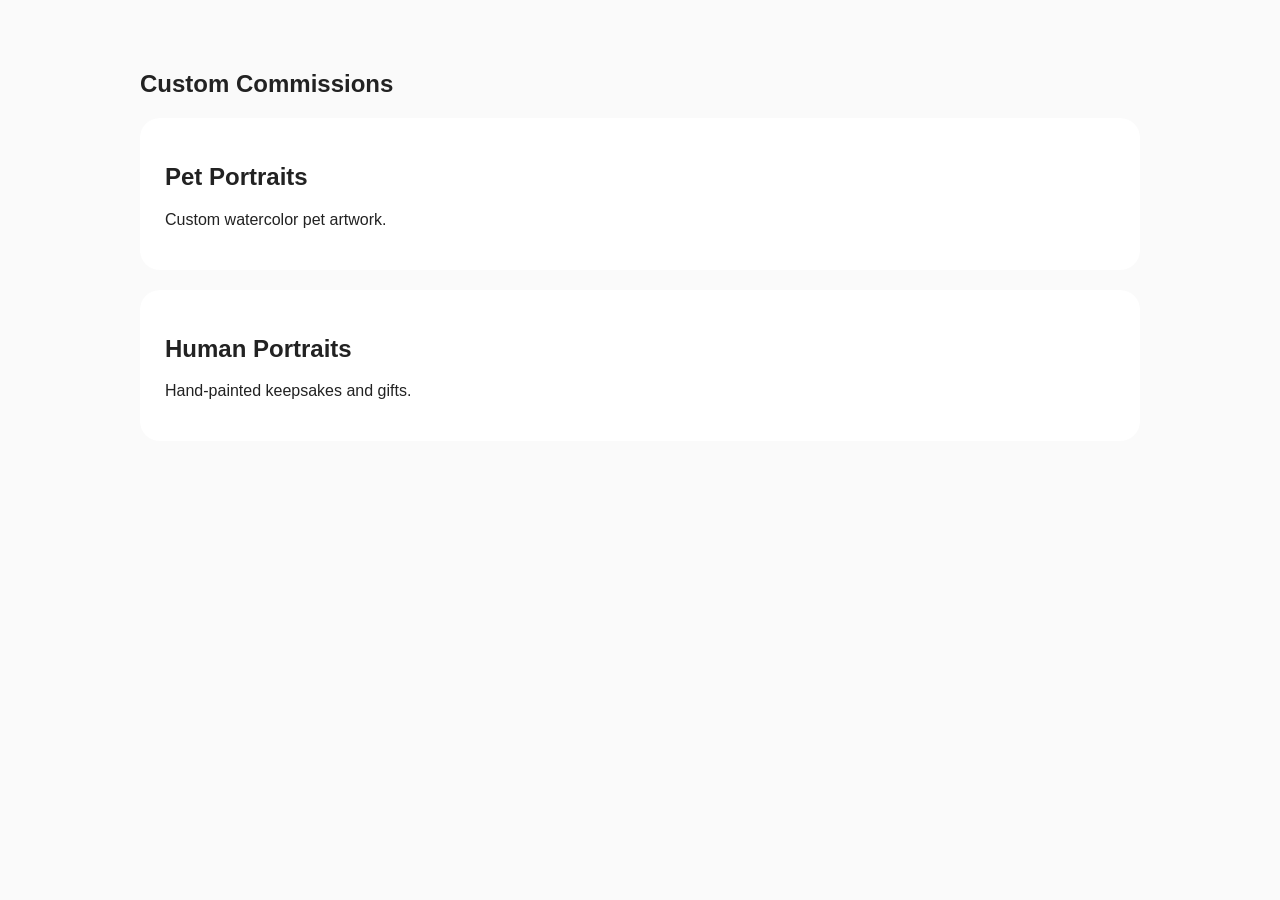
==== commissions.html @ 134a14fb "Add files via upload Update file extensions" ====
<html>

<head>
<link rel="stylesheet" href="style.css">
</head>

<body>

<section class="content">

<h1>Custom Commissions</h1>

<div class="card">

<h2>Pet Portraits</h2>

<p>
Custom watercolor pet artwork.
</p>

</div>

<div class="card">

<h2>Human Portraits</h2>

<p>
Hand-painted keepsakes and gifts.
</p>

</div>

</section>

</body>

</html>
---- style.css ----
body{
margin:0;
font-family:Arial;
background:#fafafa;
color:#222;
}

.hero{
padding:80px 20px;
text-align:center;
background:
linear-gradient(
135deg,
#fff,
#ffe7ef
);
}

.logo{
width:180px;
}

.tagline{
font-size:28px;
color:#d20067;
}

.button{
background:#d20067;
color:white;
padding:14px 22px;
border-radius:999px;
text-decoration:none;
}

nav{
background:#111;
padding:18px;
text-align:center;
}

nav a{
color:white;
margin:0 14px;
text-decoration:none;
}

.content{
max-width:1000px;
margin:auto;
padding:50px 20px;
}

.card{
background:white;
padding:25px;
border-radius:20px;
margin-bottom:20px;
}
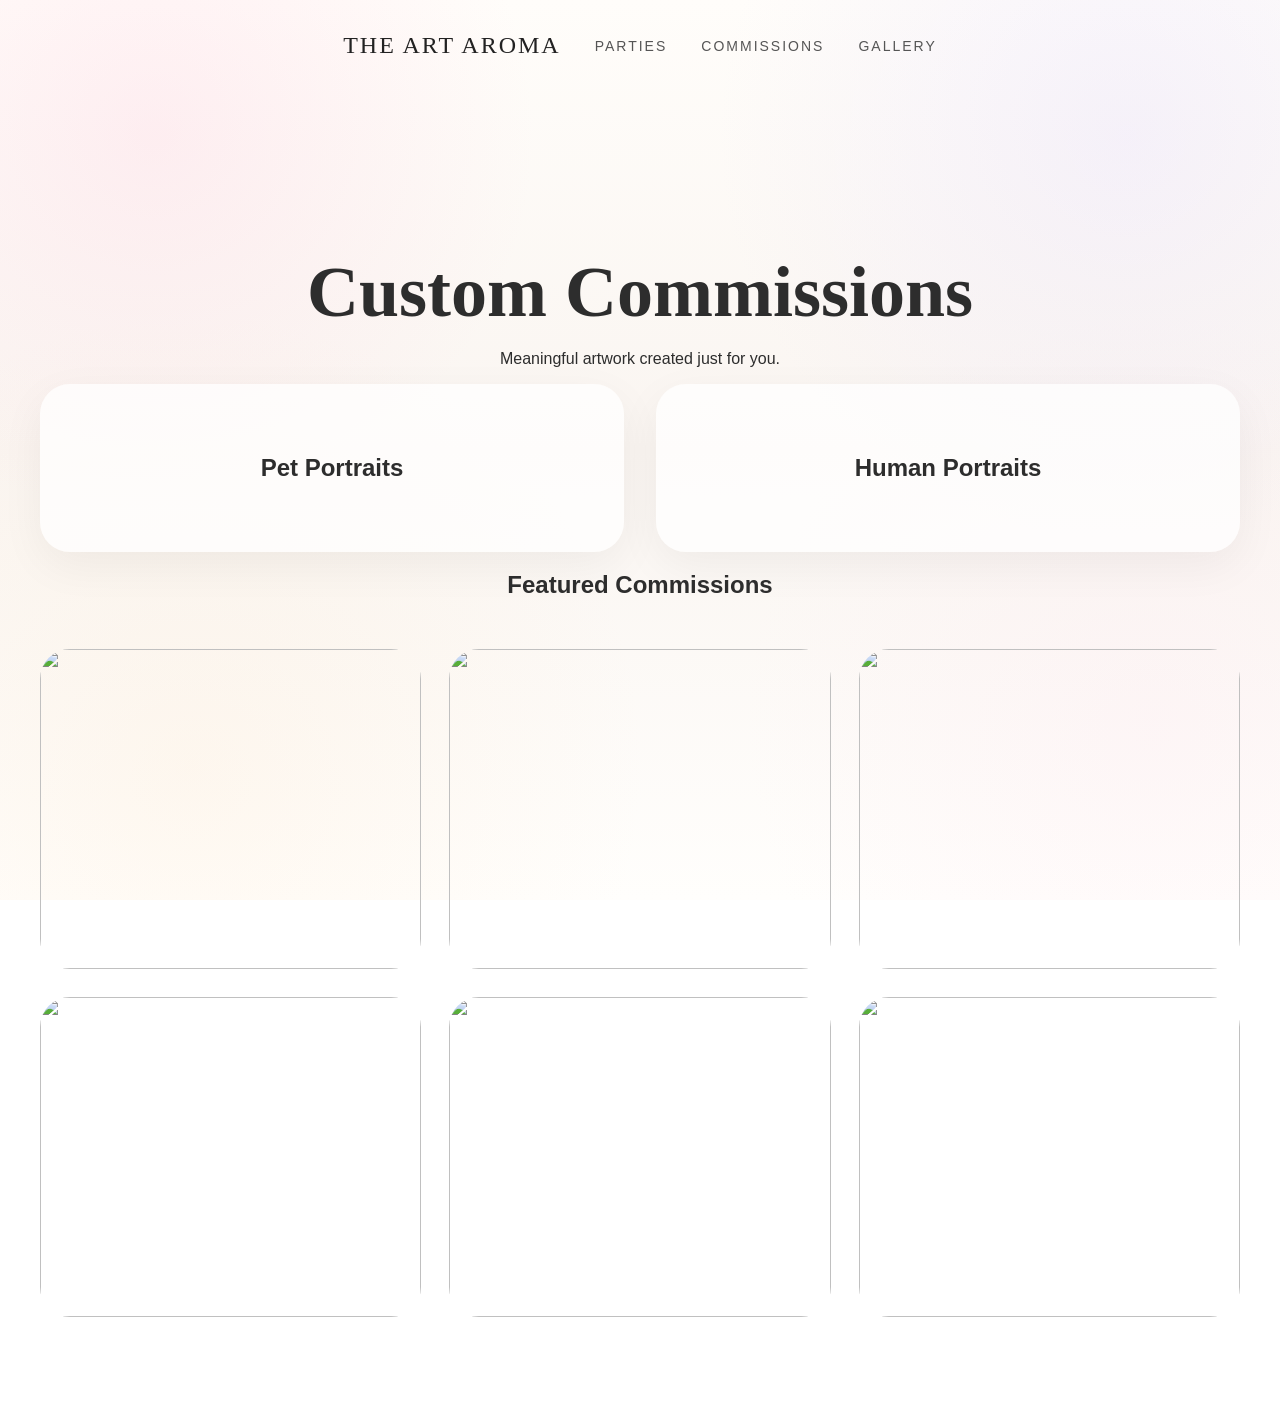
==== commit 3bcfc96a: "Add files via upload" ====
--- a/commissions.html
+++ b/commissions.html
@@ -1,32 +1,113 @@
+<!DOCTYPE html>
+
 <html>
 
 <head>
-<link rel="stylesheet" href="style.css">
+
+<meta charset="UTF-8">
+
+<meta name="viewport"
+content="width=device-width">
+
+<title>
+
+Commissions
+
+</title>
+
+<link
+rel="stylesheet"
+href="style.css">
+
 </head>
 
 <body>
 
-<section class="content">
+<nav>
 
-<h1>Custom Commissions</h1>
+<a href="index.html">
+
+The Art Aroma
+
+</a>
+
+<a href="parties.html">
+
+Parties
+
+</a>
+
+<a href="commissions.html">
+
+Commissions
+
+</a>
+
+<a href="gallery.html">
+
+Gallery
+
+</a>
+
+</nav>
+
+<section class="page">
+
+<h1>
+
+Custom Commissions
+
+</h1>
+
+<p>
+
+Meaningful artwork created just for you.
+
+</p>
+
+<div class="cards">
 
 <div class="card">
 
-<h2>Pet Portraits</h2>
+<h2>
 
-<p>
-Custom watercolor pet artwork.
-</p>
+Pet Portraits
+
+</h2>
 
 </div>
 
 <div class="card">
 
-<h2>Human Portraits</h2>
+<h2>
 
-<p>
-Hand-painted keepsakes and gifts.
-</p>
+Human Portraits
+
+</h2>
+
+</div>
+
+</div>
+
+<h2>
+
+Featured Commissions
+
+</h2>
+
+<div class="mini-gallery">
+
+<img src="commissions/c1.jpg">
+
+<img src="commissions/c2.jpg">
+
+<img src="commissions/c3.jpg">
+
+<img src="commissions/c4.jpg">
+
+<img src="commissions/c5.jpg">
+
+<img src="commissions/c6.jpg">
 
 </div>
 
--- a/style.css
+++ b/style.css
@@ -1,59 +1,610 @@
+/* =====================
+RESET
+===================== */
+
+*{
+box-sizing:border-box;
+}
+
 body{
+
 margin:0;
-font-family:Arial;
-background:#fafafa;
+
+font-family:
+Arial,
+sans-serif;
+
+color:#2d2d2d;
+
+background:
+
+radial-gradient(
+circle at 12% 15%,
+rgba(255,190,215,.22),
+transparent 28%
+),
+
+radial-gradient(
+circle at 88% 15%,
+rgba(215,205,255,.22),
+transparent 30%
+),
+
+radial-gradient(
+circle at 15% 85%,
+rgba(255,225,190,.18),
+transparent 34%
+),
+
+radial-gradient(
+circle at 90% 80%,
+rgba(255,220,236,.18),
+transparent 30%
+),
+
+linear-gradient(
+180deg,
+#fffdfa,
+#faf5f1,
+#fffefc
+);
+
+background-attachment:
+fixed;
+
+overflow-x:hidden;
+
+}
+
+/* =====================
+NAV
+===================== */
+
+nav{
+
+display:flex;
+
+justify-content:center;
+
+align-items:center;
+
+gap:34px;
+
+padding:32px;
+
+}
+
+nav a{
+
+text-decoration:none;
+
+color:#555;
+
+font-size:14px;
+
+letter-spacing:2px;
+
+text-transform:uppercase;
+
+}
+
+nav a:first-child{
+
+font-family:
+Georgia;
+
+font-size:24px;
+
 color:#222;
-}
+
+}
+
+/* =====================
+HOME HERO
+===================== */
 
 .hero{
-padding:80px 20px;
+
+min-height:90vh;
+
+display:flex;
+
+flex-direction:column;
+
+}
+
+.hero-content{
+
+max-width:900px;
+
+padding:80px 40px;
+
+margin:auto;
+
 text-align:center;
+
+}
+
+h1{
+
+font-size:110px;
+
+font-family:
+Georgia;
+
+margin-bottom:10px;
+
+}
+
+.artist-name{
+
+letter-spacing:5px;
+
+color:#888;
+
+}
+
+.hero-line{
+
+width:140px;
+
+height:2px;
+
+margin:30px auto;
+
 background:
+
 linear-gradient(
-135deg,
-#fff,
-#ffe7ef
+90deg,
+transparent,
+#d1457b,
+transparent
 );
-}
-
-.logo{
-width:180px;
+
 }
 
 .tagline{
-font-size:28px;
-color:#d20067;
+
+font-size:34px;
+
+color:#c43d73;
+
+}
+
+.intro{
+
+max-width:720px;
+
+margin:auto;
+
+font-size:24px;
+
+line-height:1.8;
+
+color:#666;
+
 }
 
 .button{
-background:#d20067;
+
+display:inline-block;
+
+margin-top:35px;
+
+padding:18px 34px;
+
+border-radius:999px;
+
+text-decoration:none;
+
+background:
+
+linear-gradient(
+90deg,
+#d61d73,
+#b261ff
+);
+
 color:white;
-padding:14px 22px;
+
+}
+
+/* =====================
+ABOUT
+===================== */
+
+.about{
+
+display:grid;
+
+grid-template-columns:
+420px 1fr;
+
+gap:80px;
+
+max-width:1200px;
+
+margin:auto;
+
+padding:120px 40px;
+
+align-items:center;
+
+}
+
+.photo-column{
+
+display:flex;
+
+justify-content:center;
+
+}
+
+.artist-photo{
+
+width:300px;
+
+height:380px;
+
+object-fit:cover;
+
+border-radius:34px;
+
+box-shadow:
+
+0 25px 70px
+rgba(0,0,0,.08);
+
+}
+
+.about h2{
+
+font-size:58px;
+
+font-family:
+Georgia;
+
+}
+
+.quote{
+
+font-size:30px;
+
+font-style:italic;
+
+color:#c5547f;
+
+margin-top:30px;
+
+}
+
+/* =====================
+HOME GALLERY
+===================== */
+
+.gallery{
+
+padding:120px 40px;
+
+text-align:center;
+
+}
+
+.gallery h2{
+
+font-size:58px;
+
+}
+
+.gallery-grid{
+
+display:grid;
+
+grid-template-columns:
+repeat(
+3,
+1fr
+);
+
+gap:28px;
+
+max-width:1200px;
+
+margin:auto;
+
+}
+
+.gallery-grid img{
+
+width:100%;
+
+height:350px;
+
+object-fit:cover;
+
+border-radius:30px;
+
+box-shadow:
+
+0 18px 55px
+rgba(0,0,0,.08);
+
+}
+
+/* =====================
+SERVICES
+===================== */
+
+.services{
+
+display:grid;
+
+grid-template-columns:
+repeat(
+3,
+1fr
+);
+
+gap:30px;
+
+padding:100px 60px;
+
+}
+
+.service{
+
+padding:45px;
+
+border-radius:30px;
+
+background:
+
+rgba(255,255,255,.75);
+
+backdrop-filter:
+blur(14px);
+
+}
+
+/* =====================
+OTHER PAGES
+===================== */
+
+.page{
+
+max-width:1300px;
+
+margin:auto;
+
+padding:100px 40px;
+
+text-align:center;
+
+}
+
+.page h1{
+
+font-size:72px;
+
+font-family:
+Georgia;
+
+}
+
+.cards{
+
+display:grid;
+
+grid-template-columns:
+1fr 1fr;
+
+gap:32px;
+
+}
+
+.card{
+
+padding:50px;
+
+border-radius:30px;
+
+background:
+
+rgba(255,255,255,.75);
+
+box-shadow:
+
+0 14px 45px
+rgba(0,0,0,.05);
+
+}
+
+/* =====================
+6 IMAGE GALLERIES
+===================== */
+
+.mini-gallery{
+
+display:grid;
+
+grid-template-columns:
+repeat(
+3,
+1fr
+);
+
+gap:28px;
+
+margin-top:50px;
+
+}
+
+.mini-gallery img{
+
+width:100%;
+
+height:320px;
+
+object-fit:cover;
+
+border-radius:30px;
+
+}
+
+/* =====================
+FULL GALLERY
+===================== */
+
+.full-gallery{
+
+display:grid;
+
+grid-template-columns:
+repeat(
+5,
+1fr
+);
+
+gap:24px;
+
+margin-top:60px;
+
+}
+
+.full-gallery img{
+
+width:100%;
+
+height:280px;
+
+object-fit:cover;
+
+border-radius:24px;
+
+}
+
+/* =====================
+FOOTER
+===================== */
+
+footer{
+
+padding:120px 40px;
+
+text-align:center;
+
+}
+
+footer h2{
+
+font-size:54px;
+
+font-family:
+Georgia;
+
+}
+
+.contact-links{
+
+display:flex;
+
+justify-content:center;
+
+gap:20px;
+
+flex-wrap:wrap;
+
+margin-top:40px;
+
+}
+
+.contact-links a{
+
+padding:18px 28px;
+
+background:white;
+
 border-radius:999px;
+
 text-decoration:none;
+
+color:#444;
+
+box-shadow:
+
+0 12px 35px
+rgba(0,0,0,.08);
+
+}
+
+/* =====================
+MOBILE
+===================== */
+
+@media(max-width:900px){
+
+h1{
+
+font-size:58px;
+
+}
+
+.about{
+
+grid-template-columns:
+1fr;
+
+}
+
+.gallery-grid{
+
+grid-template-columns:
+1fr;
+
+}
+
+.cards{
+
+grid-template-columns:
+1fr;
+
+}
+
+.mini-gallery{
+
+grid-template-columns:
+1fr;
+
+}
+
+.full-gallery{
+
+grid-template-columns:
+1fr 1fr;
+
+}
+
+.services{
+
+grid-template-columns:
+1fr;
+
+padding:40px;
+
+}
+
+.artist-photo{
+
+width:240px;
+
+height:300px;
+
 }
 
 nav{
-background:#111;
-padding:18px;
-text-align:center;
-}
-
-nav a{
-color:white;
-margin:0 14px;
-text-decoration:none;
-}
-
-.content{
-max-width:1000px;
-margin:auto;
-padding:50px 20px;
-}
-
-.card{
-background:white;
-padding:25px;
-border-radius:20px;
-margin-bottom:20px;
+
+flex-wrap:wrap;
+
+}
+
 }
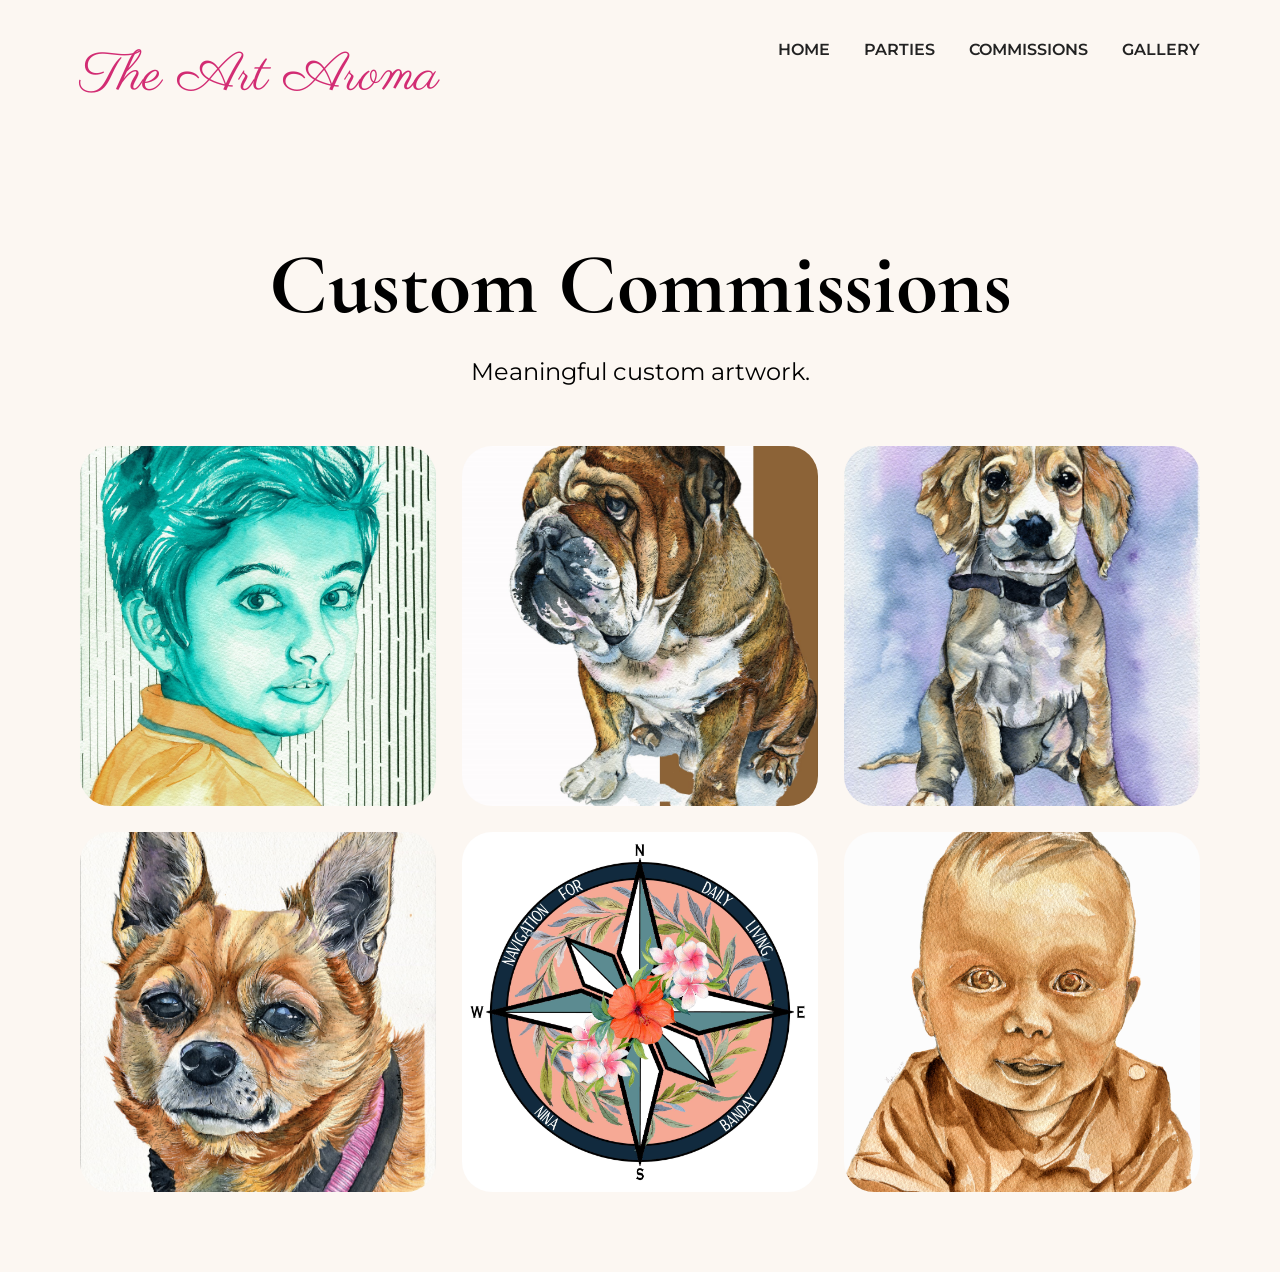
==== commit 7f1fd073: "Add files via upload" ====
--- a/commissions.html
+++ b/commissions.html
@@ -15,43 +15,46 @@
 
 </title>
 
-<link
-rel="stylesheet"
+<link rel="stylesheet"
 href="style.css">
+
+<link rel="preconnect"
+href="https://fonts.googleapis.com">
+
+<link rel="preconnect"
+href="https://fonts.gstatic.com"
+crossorigin>
+
+<link href="https://fonts.googleapis.com/css2?family=Parisienne&family=Cormorant+Garamond:wght@400;500&family=Montserrat:wght@300;400;500;600&display=swap"
+rel="stylesheet">
 
 </head>
 
 <body>
 
-<nav>
+<nav class="navbar">
 
-<a href="index.html">
+<div class="brand">
 
 The Art Aroma
 
-</a>
+</div>
 
-<a href="parties.html">
+<div class="menu">
 
-Parties
+<a href="index.html">HOME</a>
 
-</a>
+<a href="parties.html">PARTIES</a>
 
-<a href="commissions.html">
+<a href="commissions.html">COMMISSIONS</a>
 
-Commissions
+<a href="gallery.html">GALLERY</a>
 
-</a>
-
-<a href="gallery.html">
-
-Gallery
-
-</a>
+</div>
 
 </nav>
 
-<section class="page">
+<section class="inner-page">
 
 <h1>
 
@@ -59,43 +62,13 @@
 
 </h1>
 
-<p>
+<p class="intro-text">
 
-Meaningful artwork created just for you.
+Meaningful custom artwork.
 
 </p>
 
-<div class="cards">
-
-<div class="card">
-
-<h2>
-
-Pet Portraits
-
-</h2>
-
-</div>
-
-<div class="card">
-
-<h2>
-
-Human Portraits
-
-</h2>
-
-</div>
-
-</div>
-
-<h2>
-
-Featured Commissions
-
-</h2>
-
-<div class="mini-gallery">
+<div class="party-gallery">
 
 <img src="commissions/c1.jpg">
 
--- a/style.css
+++ b/style.css
@@ -1,187 +1,162 @@
-/* =====================
-RESET
-===================== */
-
 *{
+margin:0;
+padding:0;
 box-sizing:border-box;
 }
 
 body{
 
-margin:0;
-
-font-family:
-Arial,
-sans-serif;
-
-color:#2d2d2d;
+font-family:
+Montserrat;
 
 background:
 
-radial-gradient(
-circle at 12% 15%,
-rgba(255,190,215,.22),
-transparent 28%
-),
-
-radial-gradient(
-circle at 88% 15%,
-rgba(215,205,255,.22),
-transparent 30%
-),
-
-radial-gradient(
-circle at 15% 85%,
-rgba(255,225,190,.18),
-transparent 34%
-),
-
-radial-gradient(
-circle at 90% 80%,
-rgba(255,220,236,.18),
-transparent 30%
-),
-
-linear-gradient(
-180deg,
-#fffdfa,
-#faf5f1,
-#fffefc
-);
-
-background-attachment:
-fixed;
-
-overflow-x:hidden;
-
-}
-
-/* =====================
-NAV
-===================== */
-
-nav{
-
-display:flex;
-
-justify-content:center;
-
-align-items:center;
-
-gap:34px;
-
-padding:32px;
-
-}
-
-nav a{
-
-text-decoration:none;
-
-color:#555;
-
-font-size:14px;
-
-letter-spacing:2px;
-
-text-transform:uppercase;
-
-}
-
-nav a:first-child{
-
-font-family:
-Georgia;
-
-font-size:24px;
-
-color:#222;
-
-}
-
-/* =====================
-HOME HERO
-===================== */
+#fcf7f2;
+
+}
+
+/* HERO */
 
 .hero{
 
-min-height:90vh;
-
-display:flex;
-
-flex-direction:column;
-
-}
-
-.hero-content{
-
-max-width:900px;
-
-padding:80px 40px;
-
-margin:auto;
-
-text-align:center;
-
-}
-
-h1{
-
-font-size:110px;
-
-font-family:
-Georgia;
-
-margin-bottom:10px;
-
-}
-
-.artist-name{
-
-letter-spacing:5px;
-
-color:#888;
-
-}
-
-.hero-line{
-
-width:140px;
-
-height:2px;
-
-margin:30px auto;
+min-height:100vh;
 
 background:
 
 linear-gradient(
 90deg,
-transparent,
-#d1457b,
-transparent
-);
-
-}
-
-.tagline{
-
-font-size:34px;
-
-color:#c43d73;
-
-}
-
-.intro{
-
-max-width:720px;
+rgba(252,247,242,.96),
+rgba(252,247,242,.60)
+),
+
+url("hero-palette.png");
+
+background-size:
+
+cover;
+
+background-position:
+
+center;
+
+background-repeat:
+
+no-repeat;
+
+}
+
+.navbar{
+
+display:flex;
+
+justify-content:space-between;
+
+padding:40px 80px;
+
+}
+
+.brand{
+
+font-family:
+Parisienne;
+
+font-size:54px;
+
+color:#d22c73;
+
+}
+
+.menu{
+
+display:flex;
+
+gap:34px;
+
+}
+
+.menu a{
+
+text-decoration:none;
+
+color:#222;
+
+font-weight:600;
+
+}
+
+.hero-inner{
+
+max-width:1400px;
 
 margin:auto;
 
-font-size:24px;
+padding:80px;
+
+}
+
+.hero-left{
+
+max-width:700px;
+
+}
+
+.hero-left h1{
+
+font-family:
+Parisienne;
+
+font-size:150px;
+
+line-height:.9;
+
+color:#d52e74;
+
+}
+
+.artist{
+
+margin-top:30px;
+
+letter-spacing:6px;
+
+}
+
+.line{
+
+width:160px;
+
+height:2px;
+
+background:#d4b067;
+
+margin:35px 0;
+
+}
+
+.hero-left h2{
+
+font-family:
+Parisienne;
+
+font-size:62px;
+
+font-weight:400;
+
+color:#dc6a97;
+
+}
+
+.hero-left p{
+
+margin-top:30px;
+
+font-size:28px;
 
 line-height:1.8;
 
-color:#666;
+max-width:600px;
+
+color:#555;
 
 }
 
@@ -189,114 +164,371 @@
 
 display:inline-block;
 
-margin-top:35px;
-
-padding:18px 34px;
+margin-top:40px;
+
+padding:22px 42px;
 
 border-radius:999px;
 
+background:
+
+#d52e74;
+
+color:white;
+
 text-decoration:none;
 
+}
+
+/* ABOUT */
+
+.about-section{
+
+display:grid;
+
+grid-template-columns:
+1fr 1fr;
+
+gap:80px;
+
+padding:120px 80px;
+
+align-items:center;
+
+}
+
+.about-text h2{
+
+font-family:
+Cormorant Garamond;
+
+font-size:76px;
+
+}
+
+.about-text span{
+
+font-family:
+Parisienne;
+
+color:#d22c73;
+
+}
+
+.gold{
+
+width:160px;
+
+height:2px;
+
+background:#d4b067;
+
+margin:25px 0;
+
+}
+
+.about-text p{
+
+font-size:22px;
+
+line-height:2;
+
+margin-bottom:25px;
+
+}
+
+.quote{
+
+font-family:
+Parisienne;
+
+font-size:50px;
+
+color:#d65f91;
+
+}
+
+.artist-image{
+
+width:100%;
+
+max-width:520px;
+
+border-radius:40px;
+
+box-shadow:
+0 20px 60px rgba(0,0,0,.10);
+
+}
+
+/* GALLERY */
+
+.glimpse{
+
+padding:120px 80px;
+
+text-align:center;
+
+}
+
+.glimpse h2{
+
+font-size:70px;
+
+font-family:
+Cormorant Garamond;
+
+}
+
+.glimpse span{
+
+font-family:
+Parisienne;
+
+color:#d22c73;
+
+}
+
+.gallery{
+
+display:grid;
+
+grid-template-columns:
+repeat(6,1fr);
+
+gap:20px;
+
+margin-top:60px;
+
+}
+
+.gallery img{
+
+width:100%;
+
+height:280px;
+
+object-fit:cover;
+
+border-radius:25px;
+
+}
+
+/* SERVICES */
+
+.services{
+
+display:grid;
+
+grid-template-columns:
+repeat(4,1fr);
+
+padding:100px;
+
+gap:30px;
+
+}
+
+.service{
+
+background:white;
+
+padding:40px;
+
+border-radius:30px;
+
+text-align:center;
+
+}
+
+/* FOOTER */
+
+footer{
+
+padding:120px 80px;
+
+text-align:center;
+
+}
+
+footer h2{
+
+font-family:
+Parisienne;
+
+font-size:70px;
+
+color:#d22c73;
+
+}
+
+.footer-line{
+
+width:180px;
+
+height:2px;
+
+background:#d4b067;
+
+margin:25px auto 45px;
+
+}
+
+.contact-links{
+
+display:flex;
+
+justify-content:center;
+
+gap:30px;
+
+flex-wrap:wrap;
+
+}
+
+.contact-links a{
+
+padding:20px 28px;
+
+background:white;
+
+border-radius:999px;
+
+text-decoration:none;
+
+color:#333;
+
+}
+
+@media(max-width:1000px){
+
+.hero-left h1{
+
+font-size:90px;
+
+}
+
+.about-section{
+
+grid-template-columns:1fr;
+
+}
+
+.gallery{
+
+grid-template-columns:
+1fr 1fr;
+
+}
+
+.services{
+
+grid-template-columns:
+1fr 1fr;
+
+padding:40px;
+
+}
+
+.navbar{
+
+flex-direction:column;
+
+gap:20px;
+
+}
+
+}
+/* ===== INNER PAGES ===== */
+
+.inner-page{
+
+padding:
+
+80px;
+
+max-width:
+
+1400px;
+
+margin:auto;
+
+}
+
+.inner-page h1{
+
+font-family:
+Cormorant Garamond;
+
+font-size:
+
+86px;
+
+text-align:center;
+
+margin-bottom:
+
+20px;
+
+}
+
+.intro-text{
+
+text-align:center;
+
+font-size:
+
+24px;
+
+margin-bottom:
+
+60px;
+
+}
+
+/* CARDS */
+
+.pricing{
+
+display:grid;
+
+grid-template-columns:
+1fr 1fr;
+
+gap:
+
+30px;
+
+margin-bottom:
+
+80px;
+
+}
+
+.price-card{
+
 background:
 
-linear-gradient(
-90deg,
-#d61d73,
-#b261ff
-);
-
-color:white;
-
-}
-
-/* =====================
-ABOUT
-===================== */
-
-.about{
-
-display:grid;
-
-grid-template-columns:
-420px 1fr;
-
-gap:80px;
-
-max-width:1200px;
-
-margin:auto;
-
-padding:120px 40px;
-
-align-items:center;
-
-}
-
-.photo-column{
-
-display:flex;
-
-justify-content:center;
-
-}
-
-.artist-photo{
-
-width:300px;
-
-height:380px;
-
-object-fit:cover;
-
-border-radius:34px;
+rgba(255,255,255,.8);
+
+padding:
+
+50px;
+
+border-radius:
+
+36px;
 
 box-shadow:
 
-0 25px 70px
-rgba(0,0,0,.08);
-
-}
-
-.about h2{
-
-font-size:58px;
-
-font-family:
-Georgia;
-
-}
-
-.quote{
-
-font-size:30px;
-
-font-style:italic;
-
-color:#c5547f;
-
-margin-top:30px;
-
-}
-
-/* =====================
-HOME GALLERY
-===================== */
-
-.gallery{
-
-padding:120px 40px;
-
-text-align:center;
-
-}
-
-.gallery h2{
-
-font-size:58px;
-
-}
-
-.gallery-grid{
+0 20px 60px
+rgba(0,0,0,.05);
+
+}
+
+/* 6 */
+
+.party-gallery{
 
 display:grid;
 
@@ -306,156 +538,29 @@
 1fr
 );
 
-gap:28px;
-
-max-width:1200px;
-
-margin:auto;
-
-}
-
-.gallery-grid img{
+gap:
+
+26px;
+
+}
+
+.party-gallery img{
 
 width:100%;
 
-height:350px;
+height:360px;
 
 object-fit:cover;
 
-border-radius:30px;
-
-box-shadow:
-
-0 18px 55px
-rgba(0,0,0,.08);
-
-}
-
-/* =====================
-SERVICES
-===================== */
-
-.services{
-
-display:grid;
-
-grid-template-columns:
-repeat(
-3,
-1fr
-);
-
-gap:30px;
-
-padding:100px 60px;
-
-}
-
-.service{
-
-padding:45px;
-
-border-radius:30px;
-
-background:
-
-rgba(255,255,255,.75);
-
-backdrop-filter:
-blur(14px);
-
-}
-
-/* =====================
-OTHER PAGES
-===================== */
-
-.page{
-
-max-width:1300px;
-
-margin:auto;
-
-padding:100px 40px;
-
-text-align:center;
-
-}
-
-.page h1{
-
-font-size:72px;
-
-font-family:
-Georgia;
-
-}
-
-.cards{
-
-display:grid;
-
-grid-template-columns:
-1fr 1fr;
-
-gap:32px;
-
-}
-
-.card{
-
-padding:50px;
-
-border-radius:30px;
-
-background:
-
-rgba(255,255,255,.75);
-
-box-shadow:
-
-0 14px 45px
-rgba(0,0,0,.05);
-
-}
-
-/* =====================
-6 IMAGE GALLERIES
-===================== */
-
-.mini-gallery{
-
-display:grid;
-
-grid-template-columns:
-repeat(
-3,
-1fr
-);
-
-gap:28px;
-
-margin-top:50px;
-
-}
-
-.mini-gallery img{
-
-width:100%;
-
-height:320px;
-
-object-fit:cover;
-
-border-radius:30px;
-
-}
-
-/* =====================
-FULL GALLERY
-===================== */
-
-.full-gallery{
+border-radius:
+
+30px;
+
+}
+
+/* 15 */
+
+.large-gallery{
 
 display:grid;
 
@@ -465,13 +570,13 @@
 1fr
 );
 
-gap:24px;
-
-margin-top:60px;
-
-}
-
-.full-gallery img{
+gap:
+
+22px;
+
+}
+
+.large-gallery img{
 
 width:100%;
 
@@ -479,132 +584,150 @@
 
 object-fit:cover;
 
-border-radius:24px;
-
-}
-
-/* =====================
-FOOTER
-===================== */
-
-footer{
-
-padding:120px 40px;
+border-radius:
+
+24px;
+
+}
+
+.gallery-title{
 
 text-align:center;
 
-}
-
-footer h2{
-
-font-size:54px;
-
-font-family:
-Georgia;
-
-}
-
-.contact-links{
-
-display:flex;
-
-justify-content:center;
-
-gap:20px;
-
-flex-wrap:wrap;
-
-margin-top:40px;
-
-}
-
-.contact-links a{
-
-padding:18px 28px;
-
-background:white;
-
-border-radius:999px;
-
-text-decoration:none;
-
-color:#444;
-
-box-shadow:
-
-0 12px 35px
-rgba(0,0,0,.08);
-
-}
-
-/* =====================
-MOBILE
-===================== */
+font-size:
+
+48px;
+
+margin-bottom:
+
+40px;
+
+}
 
 @media(max-width:900px){
 
-h1{
-
-font-size:58px;
-
-}
-
-.about{
+.pricing{
 
 grid-template-columns:
 1fr;
 
 }
 
-.gallery-grid{
+.party-gallery{
 
 grid-template-columns:
 1fr;
 
 }
 
-.cards{
-
-grid-template-columns:
-1fr;
-
-}
-
-.mini-gallery{
-
-grid-template-columns:
-1fr;
-
-}
-
-.full-gallery{
+.large-gallery{
 
 grid-template-columns:
 1fr 1fr;
 
 }
 
-.services{
-
-grid-template-columns:
-1fr;
-
-padding:40px;
-
-}
-
-.artist-photo{
-
-width:240px;
-
-height:300px;
-
-}
-
-nav{
-
-flex-wrap:wrap;
-
-}
+.inner-page{
+
+padding:
+
+40px;
+
+}
+
+}
+
+/* PARTY PRICING */
+
+.price{
+
+font-size:64px;
+
+font-weight:600;
+
+color:#d42b73;
+
+margin-bottom:12px;
+
+font-family:
+Cormorant Garamond;
+
+}
+
+.subtitle{
+
+color:#d86997;
+
+font-size:22px;
+
+margin-bottom:28px;
+
+font-style:italic;
+
+}
+
+.price-card{
+
+text-align:left;
+
+}
+
+.price-card h2{
+
+font-size:42px;
+
+margin-bottom:10px;
+
+font-family:
+Cormorant Garamond;
+
+}
+
+.price-card h3{
+
+margin-top:30px;
+
+margin-bottom:15px;
+
+color:#d42b73;
+
+}
+
+.price-card ul{
+
+padding-left:20px;
+
+line-height:2;
+
+margin-bottom:25px;
+
+}
+
+.package-text{
+
+margin-top:20px;
+
+line-height:2;
+
+font-size:18px;
+
+color:#555;
+
+}
+
+.premium{
+
+background:
+
+linear-gradient(
+180deg,
+rgba(255,244,248,.92),
+rgba(255,255,255,.92)
+);
+
+border:
+
+1px solid
+rgba(212,43,115,.12);
 
 }
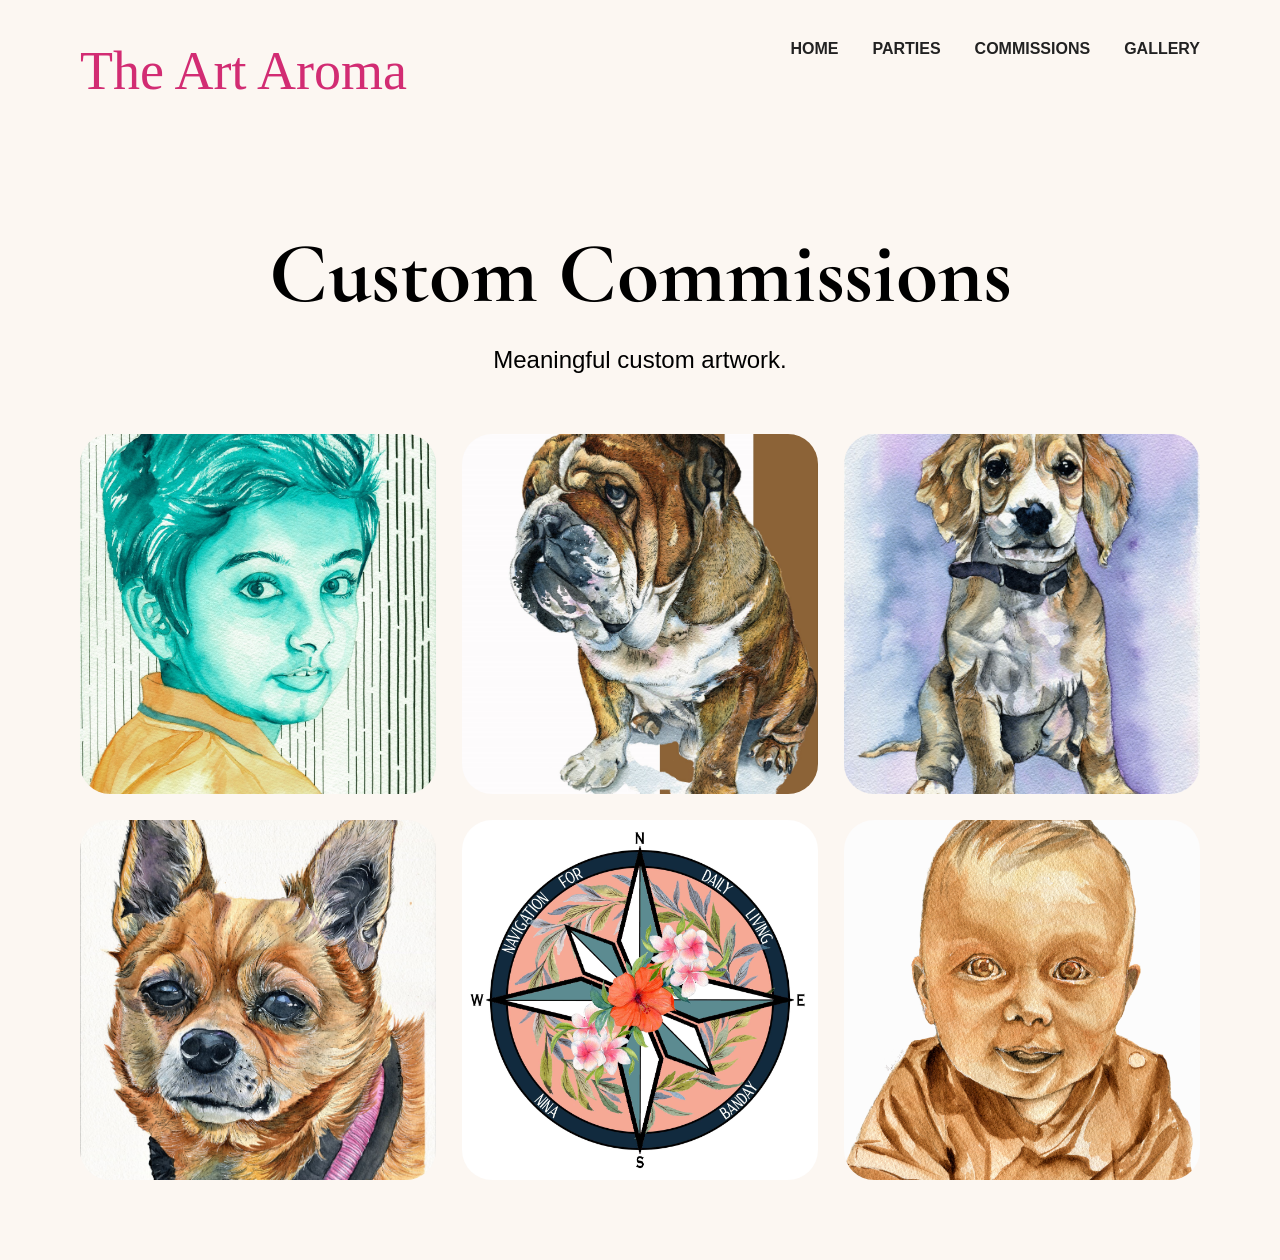
==== commit c73d5fd4: "Add files via upload" ====
--- a/commissions.html
+++ b/commissions.html
@@ -15,8 +15,7 @@
 
 </title>
 
-<link rel="stylesheet"
-href="style.css">
+<link rel="stylesheet" href="./style.css">
 
 <link rel="preconnect"
 href="https://fonts.googleapis.com">
--- a/style.css
+++ b/style.css
@@ -7,7 +7,7 @@
 body{
 
 font-family:
-Montserrat;
+Arial;
 
 background:
 
@@ -57,127 +57,126 @@
 
 .brand{
 
+font-family:cursive;
+
+font-size:54px;
+
+color:#d22c73;
+
+}
+
+.menu{
+
+display:flex;
+
+gap:34px;
+
+}
+
+.menu a{
+
+text-decoration:none;
+
+color:#222;
+
+font-weight:600;
+
+}
+
+.hero-inner{
+
+max-width:1400px;
+
+margin:auto;
+
+padding:80px;
+
+}
+
+.hero-left{
+
+max-width:700px;
+
+}
+
+.hero-left h1{
+
 font-family:
 Parisienne;
 
-font-size:54px;
-
-color:#d22c73;
-
-}
-
-.menu{
-
-display:flex;
-
-gap:34px;
-
-}
-
-.menu a{
+font-size:150px;
+
+line-height:.9;
+
+color:#d52e74;
+
+}
+
+.artist{
+
+margin-top:30px;
+
+letter-spacing:6px;
+
+}
+
+.line{
+
+width:160px;
+
+height:2px;
+
+background:#d4b067;
+
+margin:35px 0;
+
+}
+
+.hero-left h2{
+
+font-family:
+Parisienne;
+
+font-size:62px;
+
+font-weight:400;
+
+color:#dc6a97;
+
+}
+
+.hero-left p{
+
+margin-top:30px;
+
+font-size:28px;
+
+line-height:1.8;
+
+max-width:600px;
+
+color:#555;
+
+}
+
+.button{
+
+display:inline-block;
+
+margin-top:40px;
+
+padding:22px 42px;
+
+border-radius:999px;
+
+background:
+
+#d52e74;
+
+color:white;
 
 text-decoration:none;
 
-color:#222;
-
-font-weight:600;
-
-}
-
-.hero-inner{
-
-max-width:1400px;
-
-margin:auto;
-
-padding:80px;
-
-}
-
-.hero-left{
-
-max-width:700px;
-
-}
-
-.hero-left h1{
-
-font-family:
-Parisienne;
-
-font-size:150px;
-
-line-height:.9;
-
-color:#d52e74;
-
-}
-
-.artist{
-
-margin-top:30px;
-
-letter-spacing:6px;
-
-}
-
-.line{
-
-width:160px;
-
-height:2px;
-
-background:#d4b067;
-
-margin:35px 0;
-
-}
-
-.hero-left h2{
-
-font-family:
-Parisienne;
-
-font-size:62px;
-
-font-weight:400;
-
-color:#dc6a97;
-
-}
-
-.hero-left p{
-
-margin-top:30px;
-
-font-size:28px;
-
-line-height:1.8;
-
-max-width:600px;
-
-color:#555;
-
-}
-
-.button{
-
-display:inline-block;
-
-margin-top:40px;
-
-padding:22px 42px;
-
-border-radius:999px;
-
-background:
-
-#d52e74;
-
-color:white;
-
-text-decoration:none;
-
 }
 
 /* ABOUT */
@@ -200,7 +199,7 @@
 .about-text h2{
 
 font-family:
-Cormorant Garamond;
+Georgia;
 
 font-size:76px;
 
